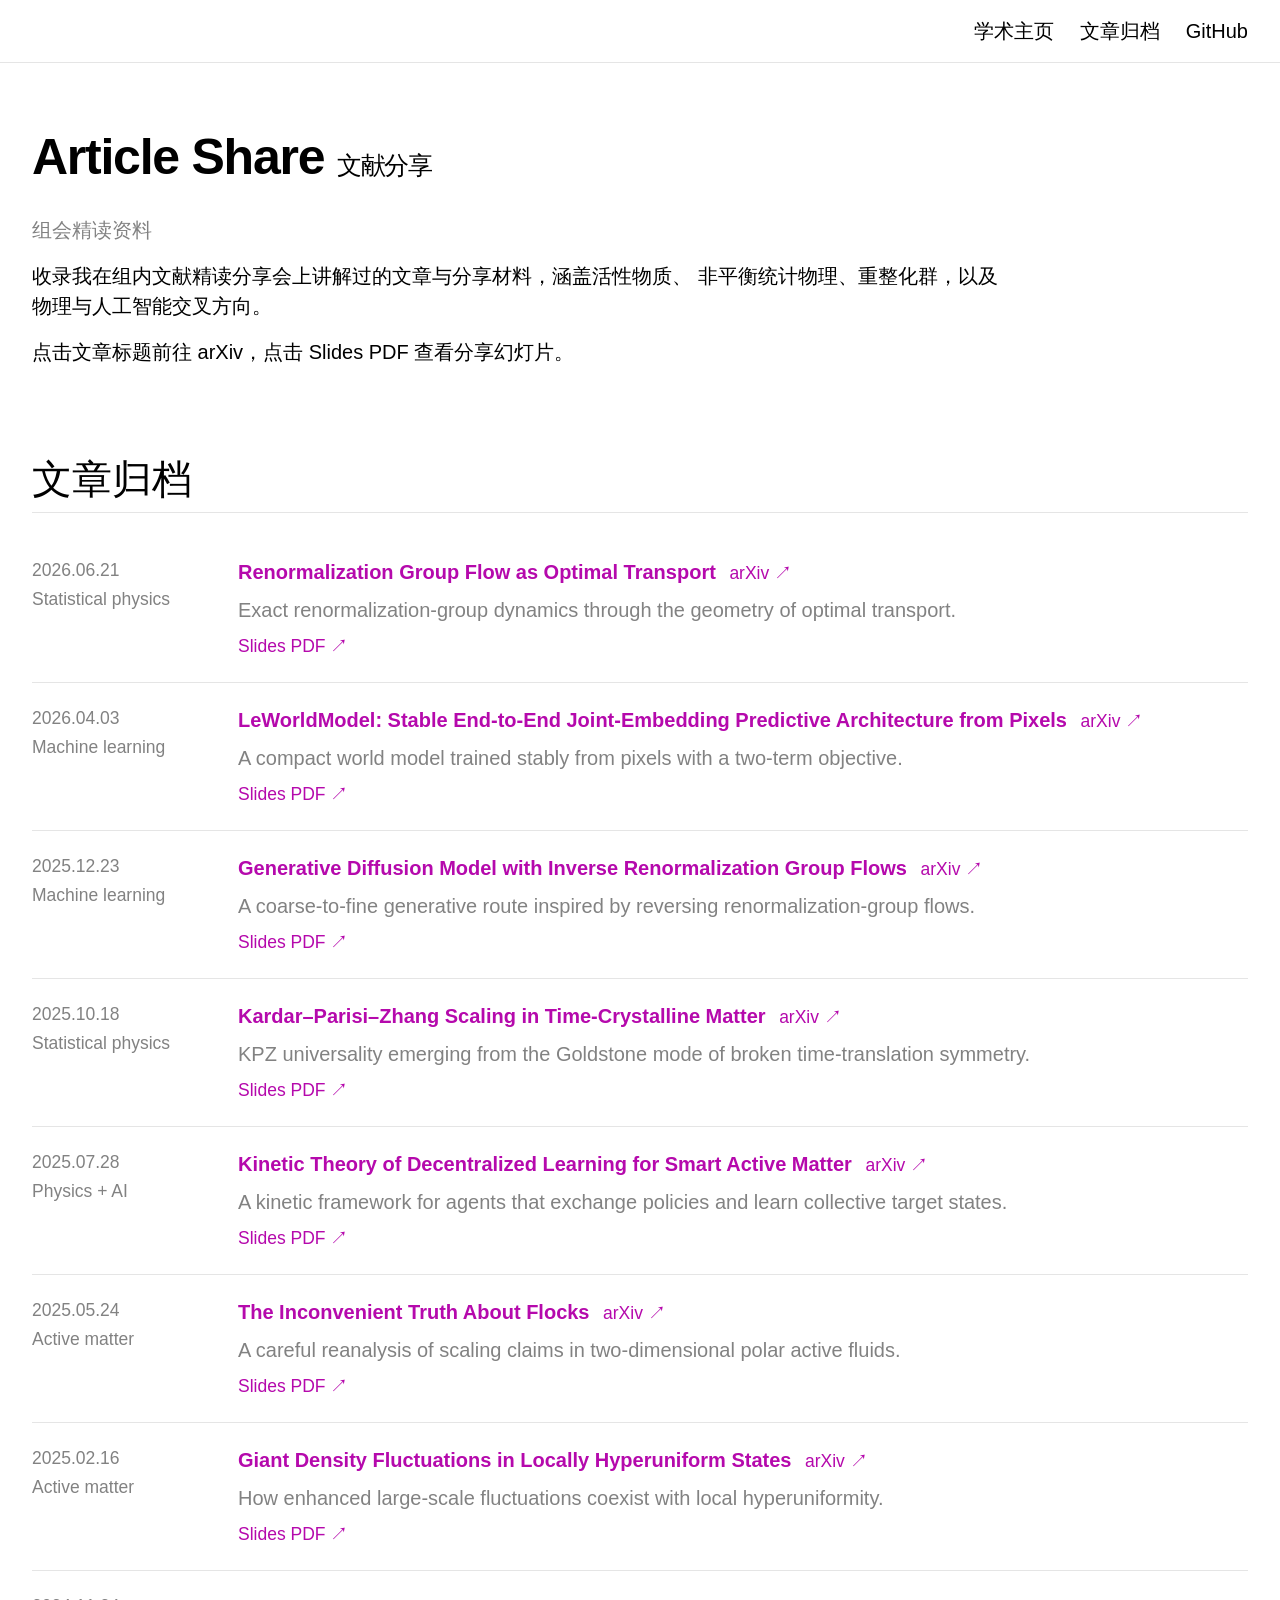
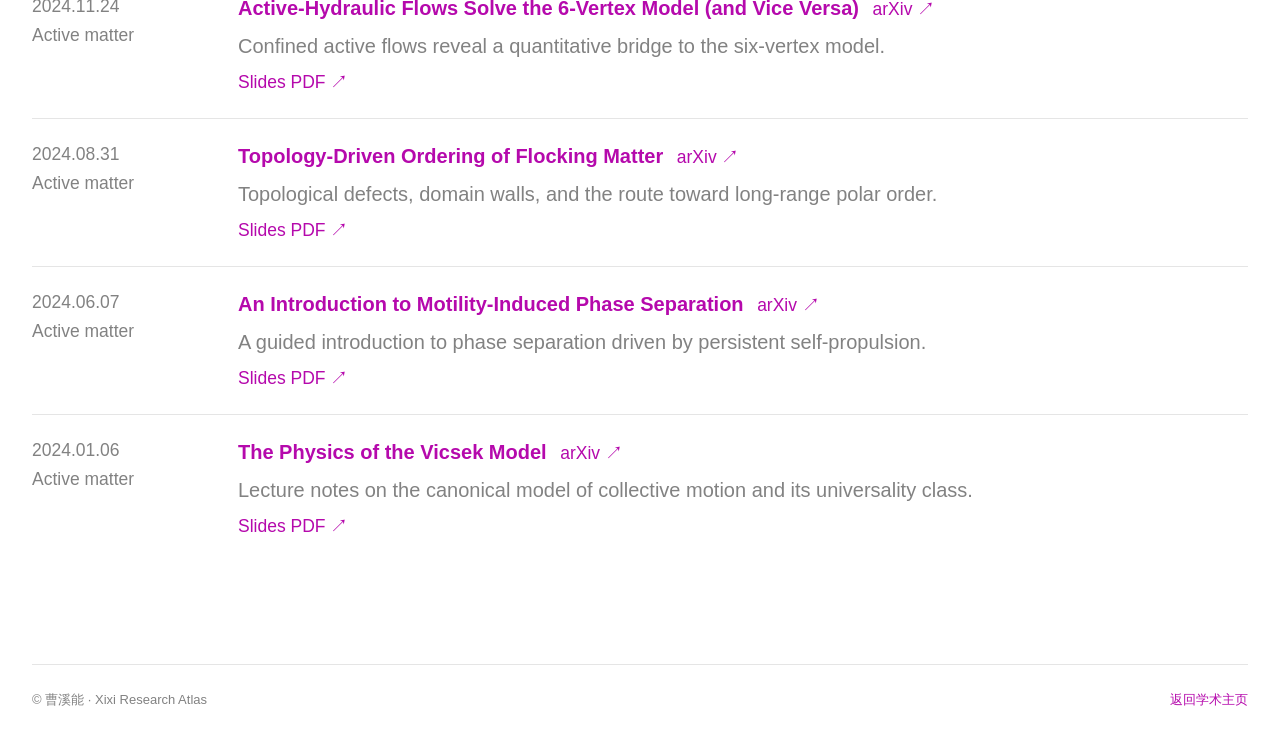
==== index.html @ dcbacced "fix: render article links without JavaScript" ====
<!doctype html>
<html lang="zh-CN">
<head>
    <meta charset="utf-8">
    <meta name="viewport" content="width=device-width, initial-scale=1">
    <title>Article Share · Xixi Research Atlas</title>
    <meta name="description" content="曹溪能的组会文献精读归档：原论文 arXiv 链接与分享幻灯片 PDF。">
    <meta property="og:type" content="website">
    <meta property="og:url" content="https://xixi-cc.github.io/article-share/">
    <meta property="og:title" content="Article Share · Xixi Research Atlas">
    <meta property="og:description" content="组会文献精读归档：原论文 arXiv 链接与分享幻灯片 PDF。">
    <meta property="og:image" content="https://xixi-cc.github.io/article-share/assets/og.png">
    <meta name="twitter:card" content="summary_large_image">
    <meta name="twitter:title" content="Article Share · Xixi Research Atlas">
    <meta name="twitter:description" content="组会文献精读归档：原论文 arXiv 链接与分享幻灯片 PDF。">
    <meta name="twitter:image" content="https://xixi-cc.github.io/article-share/assets/og.png">
    <link rel="canonical" href="https://xixi-cc.github.io/article-share/">
    <link rel="stylesheet" href="styles.css">
</head>
<body>
    <header class="topbar">
        <nav aria-label="主导航">
            <a href="https://xixi-cc.github.io/">学术主页</a>
            <a href="#archive">文章归档</a>
            <a href="https://github.com/xixi-cc/article-share" target="_blank" rel="noreferrer">GitHub</a>
        </nav>
    </header>

    <main>
        <section class="about" aria-labelledby="page-title">
            <h1 id="page-title"><strong>Article Share</strong> <span>文献分享</span></h1>
            <p class="role">组会精读资料</p>
            <p class="intro-copy">
                收录我在组内文献精读分享会上讲解过的文章与分享材料，涵盖活性物质、
                非平衡统计物理、重整化群，以及物理与人工智能交叉方向。
            </p>
            <p>点击文章标题前往 arXiv，点击 Slides PDF 查看分享幻灯片。</p>
        </section>

        <section id="archive" aria-labelledby="archive-title">
            <h2 id="archive-title">文章归档</h2>
            <div class="paper-list">
                <article class="paper-row">
                    <div class="paper-meta"><time datetime="2026-06-21">2026.06.21</time><span>Statistical physics</span></div>
                    <div class="paper-content">
                        <h3><a href="https://arxiv.org/abs/2202.11737" target="_blank" rel="noreferrer">Renormalization Group Flow as Optimal Transport <span class="link-label">arXiv ↗</span></a></h3>
                        <p>Exact renormalization-group dynamics through the geometry of optimal transport.</p>
                        <a class="slides-link" href="Renormalization Group Flow as Optimal Transport/文献分享_20260621_Renormalization Group Flow asOptimal Transport.pdf" target="_blank">Slides PDF ↗</a>
                    </div>
                </article>

                <article class="paper-row">
                    <div class="paper-meta"><time datetime="2026-04-03">2026.04.03</time><span>Machine learning</span></div>
                    <div class="paper-content">
                        <h3><a href="https://arxiv.org/abs/2603.19312" target="_blank" rel="noreferrer">LeWorldModel: Stable End-to-End Joint-Embedding Predictive Architecture from Pixels <span class="link-label">arXiv ↗</span></a></h3>
                        <p>A compact world model trained stably from pixels with a two-term objective.</p>
                        <a class="slides-link" href="LeWorldModel Stable End-to-End Joint-Embedding Predictive Architecture from Pixels/文献汇报_20260403_leaworldmodel.pdf" target="_blank">Slides PDF ↗</a>
                    </div>
                </article>

                <article class="paper-row">
                    <div class="paper-meta"><time datetime="2025-12-23">2025.12.23</time><span>Machine learning</span></div>
                    <div class="paper-content">
                        <h3><a href="https://arxiv.org/abs/2501.09064" target="_blank" rel="noreferrer">Generative Diffusion Model with Inverse Renormalization Group Flows <span class="link-label">arXiv ↗</span></a></h3>
                        <p>A coarse-to-fine generative route inspired by reversing renormalization-group flows.</p>
                        <a class="slides-link" href="Generative Diffusion Model with Inverse Renormalization Group Flows/文献汇报_20251223_Generative diffusion model with inverse renormalization group flows.pdf" target="_blank">Slides PDF ↗</a>
                    </div>
                </article>

                <article class="paper-row">
                    <div class="paper-meta"><time datetime="2025-10-18">2025.10.18</time><span>Statistical physics</span></div>
                    <div class="paper-content">
                        <h3><a href="https://arxiv.org/abs/2412.09677" target="_blank" rel="noreferrer">Kardar–Parisi–Zhang Scaling in Time-Crystalline Matter <span class="link-label">arXiv ↗</span></a></h3>
                        <p>KPZ universality emerging from the Goldstone mode of broken time-translation symmetry.</p>
                        <a class="slides-link" href="Kardar-Parisi-Zhang Scaling in Time-Crystalline Matter/文献分享_20251018_Kardar-Parisi-Zhang Scaling in Time-Crystalline Matter.pdf" target="_blank">Slides PDF ↗</a>
                    </div>
                </article>

                <article class="paper-row">
                    <div class="paper-meta"><time datetime="2025-07-28">2025.07.28</time><span>Physics + AI</span></div>
                    <div class="paper-content">
                        <h3><a href="https://arxiv.org/abs/2501.03948" target="_blank" rel="noreferrer">Kinetic Theory of Decentralized Learning for Smart Active Matter <span class="link-label">arXiv ↗</span></a></h3>
                        <p>A kinetic framework for agents that exchange policies and learn collective target states.</p>
                        <a class="slides-link" href="Kinetic Theory of Decentralized Learning for Smart Active Matter/文献分享_20250728_Kinetic Theory of Decentralized Learning for Smart Active Matter.pdf" target="_blank">Slides PDF ↗</a>
                    </div>
                </article>

                <article class="paper-row">
                    <div class="paper-meta"><time datetime="2025-05-24">2025.05.24</time><span>Active matter</span></div>
                    <div class="paper-content">
                        <h3><a href="https://arxiv.org/abs/2503.17064" target="_blank" rel="noreferrer">The Inconvenient Truth About Flocks <span class="link-label">arXiv ↗</span></a></h3>
                        <p>A careful reanalysis of scaling claims in two-dimensional polar active fluids.</p>
                        <a class="slides-link" href="The Inconvenient Truth About Flocks/文献分享_20250524_inconvenient truth about flocks.pdf" target="_blank">Slides PDF ↗</a>
                    </div>
                </article>

                <article class="paper-row">
                    <div class="paper-meta"><time datetime="2025-02-16">2025.02.16</time><span>Active matter</span></div>
                    <div class="paper-content">
                        <h3><a href="https://arxiv.org/abs/2410.18741" target="_blank" rel="noreferrer">Giant Density Fluctuations in Locally Hyperuniform States <span class="link-label">arXiv ↗</span></a></h3>
                        <p>How enhanced large-scale fluctuations coexist with local hyperuniformity.</p>
                        <a class="slides-link" href="Giant Density Fluctuations in Locally Hyperuniform States/文献分享_20250216_giant density fluctuations in locally hyperuniform.pdf" target="_blank">Slides PDF ↗</a>
                    </div>
                </article>

                <article class="paper-row">
                    <div class="paper-meta"><time datetime="2024-11-24">2024.11.24</time><span>Active matter</span></div>
                    <div class="paper-content">
                        <h3><a href="https://arxiv.org/abs/2410.13377" target="_blank" rel="noreferrer">Active-Hydraulic Flows Solve the 6-Vertex Model (and Vice Versa) <span class="link-label">arXiv ↗</span></a></h3>
                        <p>Confined active flows reveal a quantitative bridge to the six-vertex model.</p>
                        <a class="slides-link" href="Active-Hydraulic Flows Solve the 6-Vertex Model (and Vice Versa)/文献分享_20241124_active hydrauli flows solve the 60vertex models(and vice versa).pdf" target="_blank">Slides PDF ↗</a>
                    </div>
                </article>

                <article class="paper-row">
                    <div class="paper-meta"><time datetime="2024-08-31">2024.08.31</time><span>Active matter</span></div>
                    <div class="paper-content">
                        <h3><a href="https://arxiv.org/abs/2103.03861" target="_blank" rel="noreferrer">Topology-Driven Ordering of Flocking Matter <span class="link-label">arXiv ↗</span></a></h3>
                        <p>Topological defects, domain walls, and the route toward long-range polar order.</p>
                        <a class="slides-link" href="Topology-Driven Ordering of Flocking Matter/文献汇报_20240831_Topology-Driven Ordering of Flocking Matter.pdf" target="_blank">Slides PDF ↗</a>
                    </div>
                </article>

                <article class="paper-row">
                    <div class="paper-meta"><time datetime="2024-06-07">2024.06.07</time><span>Active matter</span></div>
                    <div class="paper-content">
                        <h3><a href="https://arxiv.org/abs/2112.03979" target="_blank" rel="noreferrer">An Introduction to Motility-Induced Phase Separation <span class="link-label">arXiv ↗</span></a></h3>
                        <p>A guided introduction to phase separation driven by persistent self-propulsion.</p>
                        <a class="slides-link" href="An Introduction to Motility-Induced Phase Separation/文献分享_20240607_An Introduction to MIPS.pdf" target="_blank">Slides PDF ↗</a>
                    </div>
                </article>

                <article class="paper-row">
                    <div class="paper-meta"><time datetime="2024-01-06">2024.01.06</time><span>Active matter</span></div>
                    <div class="paper-content">
                        <h3><a href="https://arxiv.org/abs/1511.01451" target="_blank" rel="noreferrer">The Physics of the Vicsek Model <span class="link-label">arXiv ↗</span></a></h3>
                        <p>Lecture notes on the canonical model of collective motion and its universality class.</p>
                        <a class="slides-link" href="The Physics of the Vicsek Model/文献分享_20240106_the physics of vicsek model.pdf" target="_blank">Slides PDF ↗</a>
                    </div>
                </article>
            </div>
        </section>
    </main>

    <footer>
        <span>© 曹溪能 · Xixi Research Atlas</span>
        <a href="https://xixi-cc.github.io/">返回学术主页</a>
    </footer>
</body>
</html>
---- styles.css ----
:root {
    --text: #000;
    --muted: #828282;
    --line: rgba(0, 0, 0, .1);
    --accent: #b509ac;
    --background: #fff;
}

* { box-sizing: border-box; }
html { font-size: 20px; scroll-behavior: smooth; scroll-padding-top: 88px; }

body {
    margin: 0;
    color: var(--text);
    background: var(--background);
    font-family: -apple-system, BlinkMacSystemFont, "Segoe UI", Roboto, "Helvetica Neue", Arial, "Microsoft YaHei", sans-serif;
    font-size: 1rem;
    font-weight: 400;
    line-height: 1.5;
}

a { color: var(--accent); text-decoration: none; }
a:hover { text-decoration: underline; text-underline-offset: 3px; }
a:focus-visible { outline: 2px solid var(--accent); outline-offset: 4px; }

.topbar {
    position: sticky;
    top: 0;
    z-index: 10;
    border-bottom: 1px solid var(--line);
    background: rgba(255, 255, 255, .96);
}

.topbar nav {
    display: flex;
    justify-content: flex-end;
    gap: 26px;
    width: min(1400px, calc(100% - 64px));
    margin: 0 auto;
    padding: 16px 0;
    font-size: 1rem;
}

.topbar a { color: var(--text); }

main,
footer {
    width: min(1400px, calc(100% - 64px));
    margin-inline: auto;
}

main { padding: 64px 0 72px; }
section { padding: 30px 0; }
section + section { margin-top: 10px; }

.about {
    min-height: 280px;
    padding-top: 0;
}

.intro-copy,
.about p { max-width: 980px; }
.role { color: var(--muted); }

h1 {
    margin: 0 0 28px;
    font-size: 2.5rem;
    font-weight: 400;
    line-height: 1.2;
    letter-spacing: -.025em;
}

h1 strong { font-weight: 700; }
h1 span { font-size: .5em; font-weight: 400; white-space: nowrap; }

h2 {
    margin: 0 0 22px;
    padding-bottom: 7px;
    border-bottom: 1px solid var(--line);
    font-size: 2rem;
    font-weight: 500;
    line-height: 1.3;
}

h3 {
    margin: 0 0 6px;
    font-size: 1rem;
    font-weight: 700;
}

.link-label {
    margin-left: 8px;
    font-size: .875rem;
    font-weight: 400;
    white-space: nowrap;
}

p { margin: 0 0 16px; }

.paper-row {
    display: grid;
    grid-template-columns: 180px minmax(0, 1fr);
    gap: 26px;
    padding: 22px 0;
}

.paper-row + .paper-row { border-top: 1px solid var(--line); }

.paper-meta {
    color: var(--muted);
    font-size: .875rem;
}

.paper-meta span,
.paper-meta time { display: block; }
.paper-meta span { margin-top: 3px; }

.paper-content > p {
    max-width: 900px;
    margin: 8px 0 0;
    color: var(--muted);
}

.slides-link {
    display: inline-block;
    margin-top: 8px;
    font-size: .875rem;
}

footer {
    display: flex;
    justify-content: space-between;
    gap: 24px;
    padding: 25px 0 40px;
    border-top: 1px solid var(--line);
    color: var(--muted);
    font-size: 13px;
}

@media (max-width: 620px) {
    html { font-size: 16px; }

    .topbar nav {
        justify-content: flex-start;
        gap: 18px;
        overflow-x: auto;
    }

    main,
    footer,
    .topbar nav { width: min(100% - 32px, 1400px); }
    main { padding-top: 46px; }
    .about { min-height: 240px; }

    .paper-row {
        grid-template-columns: 1fr;
        gap: 6px;
    }

    footer { flex-direction: column; gap: 4px; }
}

@media (prefers-reduced-motion: reduce) {
    html { scroll-behavior: auto; }
}
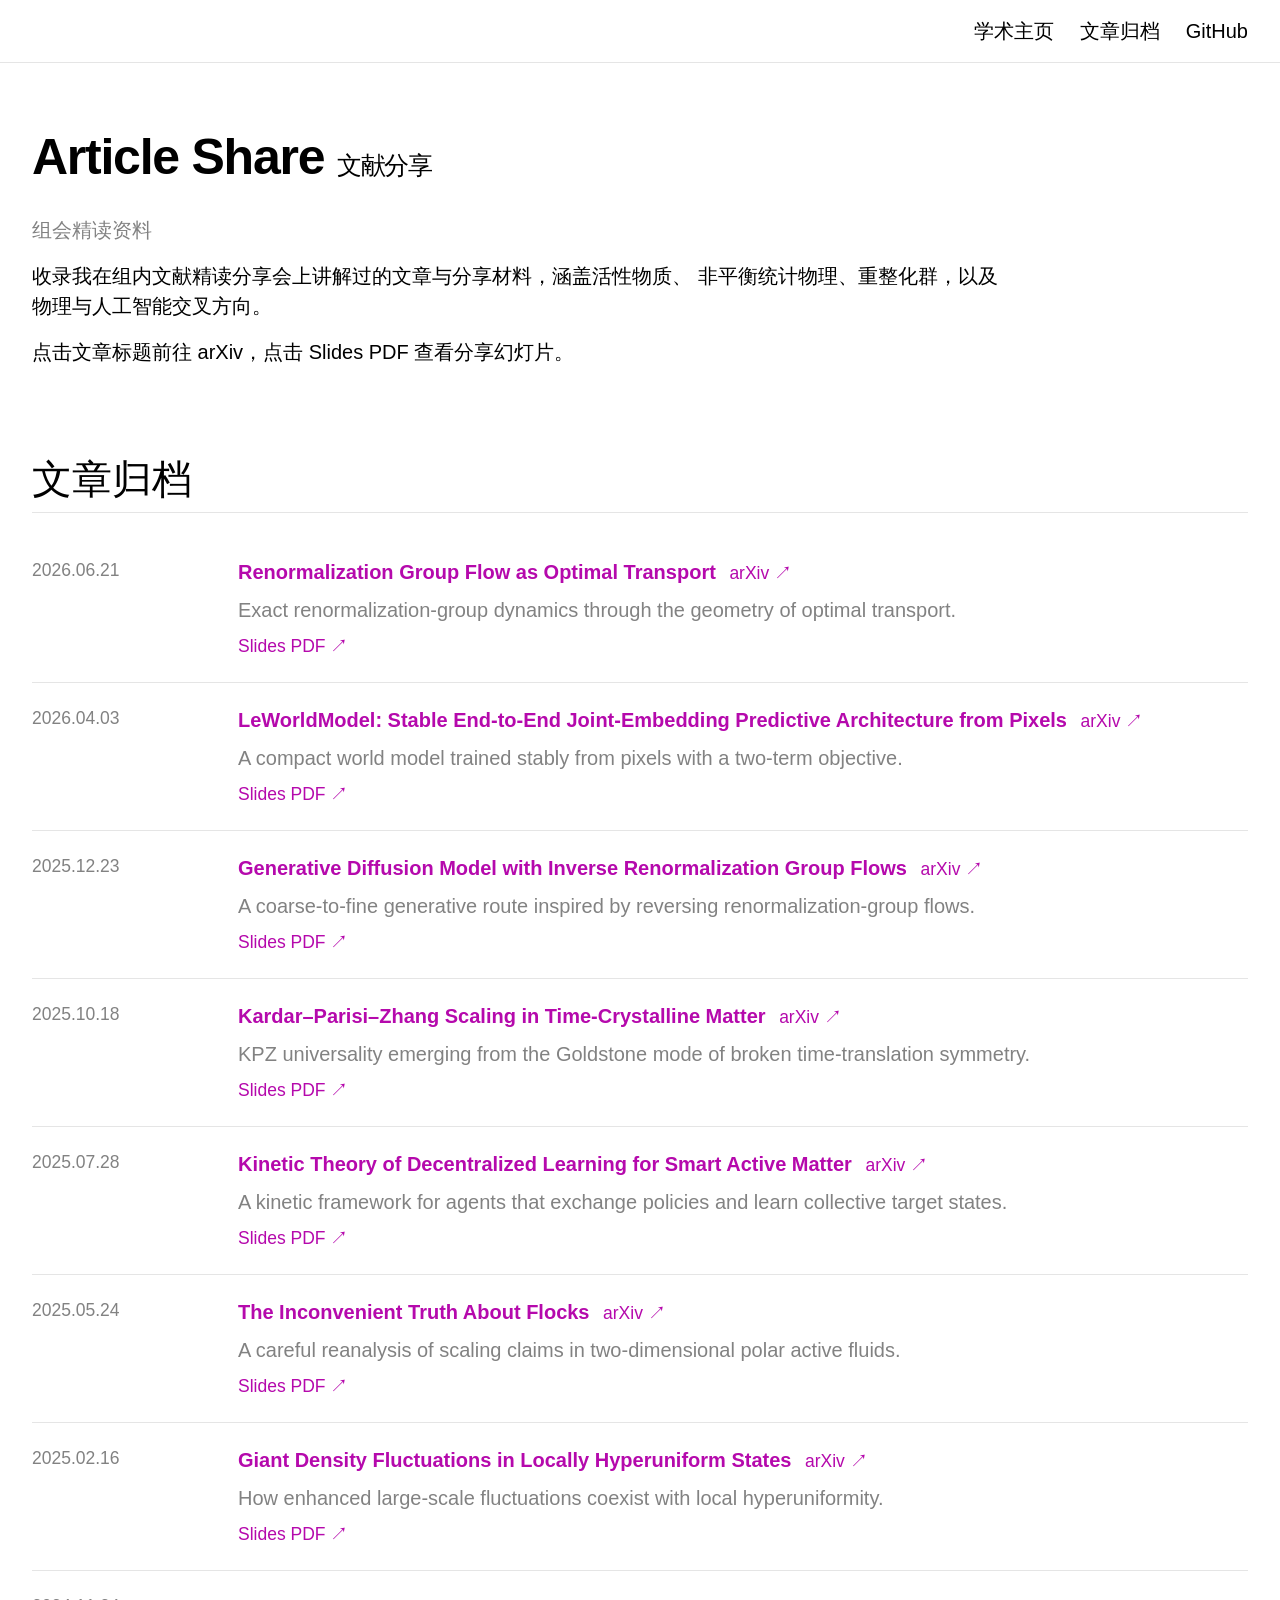
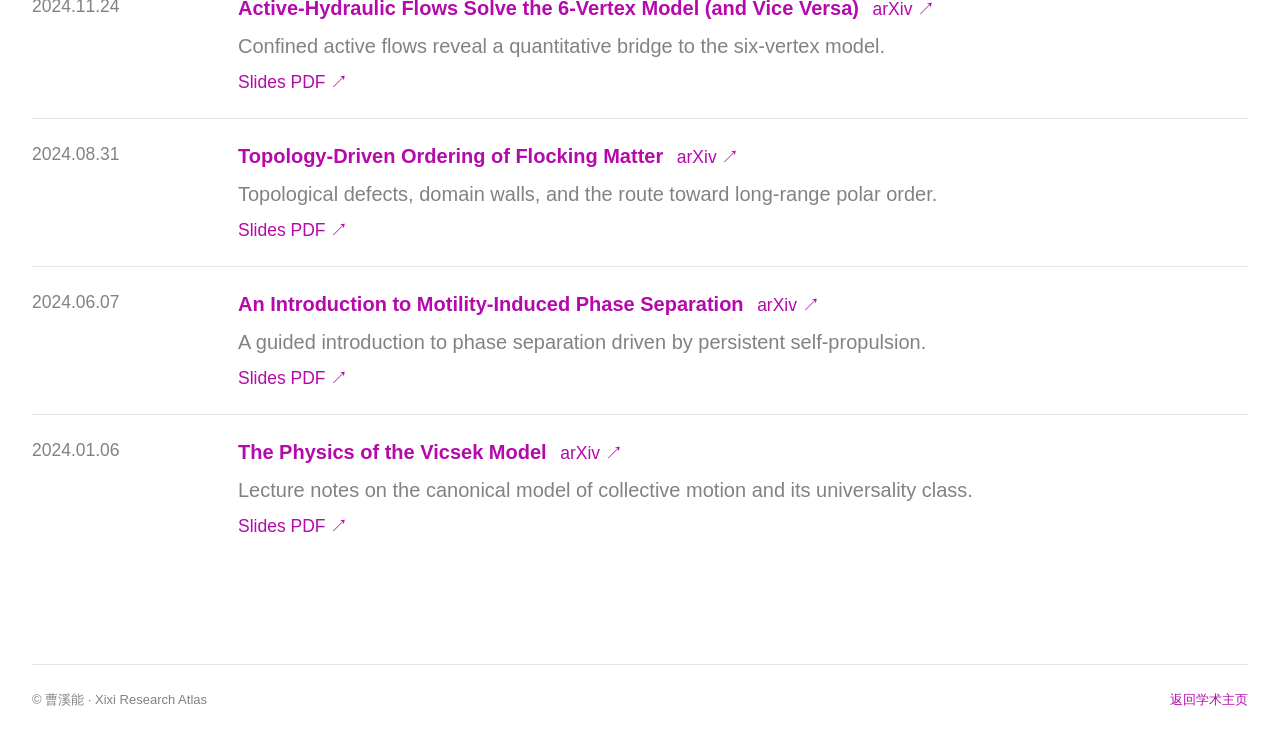
==== commit 3cba092f: "style: remove paper topic labels" ====
--- a/index.html
+++ b/index.html
@@ -41,7 +41,7 @@
             <h2 id="archive-title">文章归档</h2>
             <div class="paper-list">
                 <article class="paper-row">
-                    <div class="paper-meta"><time datetime="2026-06-21">2026.06.21</time><span>Statistical physics</span></div>
+                    <div class="paper-meta"><time datetime="2026-06-21">2026.06.21</time></div>
                     <div class="paper-content">
                         <h3><a href="https://arxiv.org/abs/2202.11737" target="_blank" rel="noreferrer">Renormalization Group Flow as Optimal Transport <span class="link-label">arXiv ↗</span></a></h3>
                         <p>Exact renormalization-group dynamics through the geometry of optimal transport.</p>
@@ -50,7 +50,7 @@
                 </article>
 
                 <article class="paper-row">
-                    <div class="paper-meta"><time datetime="2026-04-03">2026.04.03</time><span>Machine learning</span></div>
+                    <div class="paper-meta"><time datetime="2026-04-03">2026.04.03</time></div>
                     <div class="paper-content">
                         <h3><a href="https://arxiv.org/abs/2603.19312" target="_blank" rel="noreferrer">LeWorldModel: Stable End-to-End Joint-Embedding Predictive Architecture from Pixels <span class="link-label">arXiv ↗</span></a></h3>
                         <p>A compact world model trained stably from pixels with a two-term objective.</p>
@@ -59,7 +59,7 @@
                 </article>
 
                 <article class="paper-row">
-                    <div class="paper-meta"><time datetime="2025-12-23">2025.12.23</time><span>Machine learning</span></div>
+                    <div class="paper-meta"><time datetime="2025-12-23">2025.12.23</time></div>
                     <div class="paper-content">
                         <h3><a href="https://arxiv.org/abs/2501.09064" target="_blank" rel="noreferrer">Generative Diffusion Model with Inverse Renormalization Group Flows <span class="link-label">arXiv ↗</span></a></h3>
                         <p>A coarse-to-fine generative route inspired by reversing renormalization-group flows.</p>
@@ -68,7 +68,7 @@
                 </article>
 
                 <article class="paper-row">
-                    <div class="paper-meta"><time datetime="2025-10-18">2025.10.18</time><span>Statistical physics</span></div>
+                    <div class="paper-meta"><time datetime="2025-10-18">2025.10.18</time></div>
                     <div class="paper-content">
                         <h3><a href="https://arxiv.org/abs/2412.09677" target="_blank" rel="noreferrer">Kardar–Parisi–Zhang Scaling in Time-Crystalline Matter <span class="link-label">arXiv ↗</span></a></h3>
                         <p>KPZ universality emerging from the Goldstone mode of broken time-translation symmetry.</p>
@@ -77,7 +77,7 @@
                 </article>
 
                 <article class="paper-row">
-                    <div class="paper-meta"><time datetime="2025-07-28">2025.07.28</time><span>Physics + AI</span></div>
+                    <div class="paper-meta"><time datetime="2025-07-28">2025.07.28</time></div>
                     <div class="paper-content">
                         <h3><a href="https://arxiv.org/abs/2501.03948" target="_blank" rel="noreferrer">Kinetic Theory of Decentralized Learning for Smart Active Matter <span class="link-label">arXiv ↗</span></a></h3>
                         <p>A kinetic framework for agents that exchange policies and learn collective target states.</p>
@@ -86,7 +86,7 @@
                 </article>
 
                 <article class="paper-row">
-                    <div class="paper-meta"><time datetime="2025-05-24">2025.05.24</time><span>Active matter</span></div>
+                    <div class="paper-meta"><time datetime="2025-05-24">2025.05.24</time></div>
                     <div class="paper-content">
                         <h3><a href="https://arxiv.org/abs/2503.17064" target="_blank" rel="noreferrer">The Inconvenient Truth About Flocks <span class="link-label">arXiv ↗</span></a></h3>
                         <p>A careful reanalysis of scaling claims in two-dimensional polar active fluids.</p>
@@ -95,7 +95,7 @@
                 </article>
 
                 <article class="paper-row">
-                    <div class="paper-meta"><time datetime="2025-02-16">2025.02.16</time><span>Active matter</span></div>
+                    <div class="paper-meta"><time datetime="2025-02-16">2025.02.16</time></div>
                     <div class="paper-content">
                         <h3><a href="https://arxiv.org/abs/2410.18741" target="_blank" rel="noreferrer">Giant Density Fluctuations in Locally Hyperuniform States <span class="link-label">arXiv ↗</span></a></h3>
                         <p>How enhanced large-scale fluctuations coexist with local hyperuniformity.</p>
@@ -104,7 +104,7 @@
                 </article>
 
                 <article class="paper-row">
-                    <div class="paper-meta"><time datetime="2024-11-24">2024.11.24</time><span>Active matter</span></div>
+                    <div class="paper-meta"><time datetime="2024-11-24">2024.11.24</time></div>
                     <div class="paper-content">
                         <h3><a href="https://arxiv.org/abs/2410.13377" target="_blank" rel="noreferrer">Active-Hydraulic Flows Solve the 6-Vertex Model (and Vice Versa) <span class="link-label">arXiv ↗</span></a></h3>
                         <p>Confined active flows reveal a quantitative bridge to the six-vertex model.</p>
@@ -113,7 +113,7 @@
                 </article>
 
                 <article class="paper-row">
-                    <div class="paper-meta"><time datetime="2024-08-31">2024.08.31</time><span>Active matter</span></div>
+                    <div class="paper-meta"><time datetime="2024-08-31">2024.08.31</time></div>
                     <div class="paper-content">
                         <h3><a href="https://arxiv.org/abs/2103.03861" target="_blank" rel="noreferrer">Topology-Driven Ordering of Flocking Matter <span class="link-label">arXiv ↗</span></a></h3>
                         <p>Topological defects, domain walls, and the route toward long-range polar order.</p>
@@ -122,7 +122,7 @@
                 </article>
 
                 <article class="paper-row">
-                    <div class="paper-meta"><time datetime="2024-06-07">2024.06.07</time><span>Active matter</span></div>
+                    <div class="paper-meta"><time datetime="2024-06-07">2024.06.07</time></div>
                     <div class="paper-content">
                         <h3><a href="https://arxiv.org/abs/2112.03979" target="_blank" rel="noreferrer">An Introduction to Motility-Induced Phase Separation <span class="link-label">arXiv ↗</span></a></h3>
                         <p>A guided introduction to phase separation driven by persistent self-propulsion.</p>
@@ -131,7 +131,7 @@
                 </article>
 
                 <article class="paper-row">
-                    <div class="paper-meta"><time datetime="2024-01-06">2024.01.06</time><span>Active matter</span></div>
+                    <div class="paper-meta"><time datetime="2024-01-06">2024.01.06</time></div>
                     <div class="paper-content">
                         <h3><a href="https://arxiv.org/abs/1511.01451" target="_blank" rel="noreferrer">The Physics of the Vicsek Model <span class="link-label">arXiv ↗</span></a></h3>
                         <p>Lecture notes on the canonical model of collective motion and its universality class.</p>
--- a/styles.css
+++ b/styles.css
@@ -111,9 +111,7 @@
     font-size: .875rem;
 }
 
-.paper-meta span,
 .paper-meta time { display: block; }
-.paper-meta span { margin-top: 3px; }
 
 .paper-content > p {
     max-width: 900px;
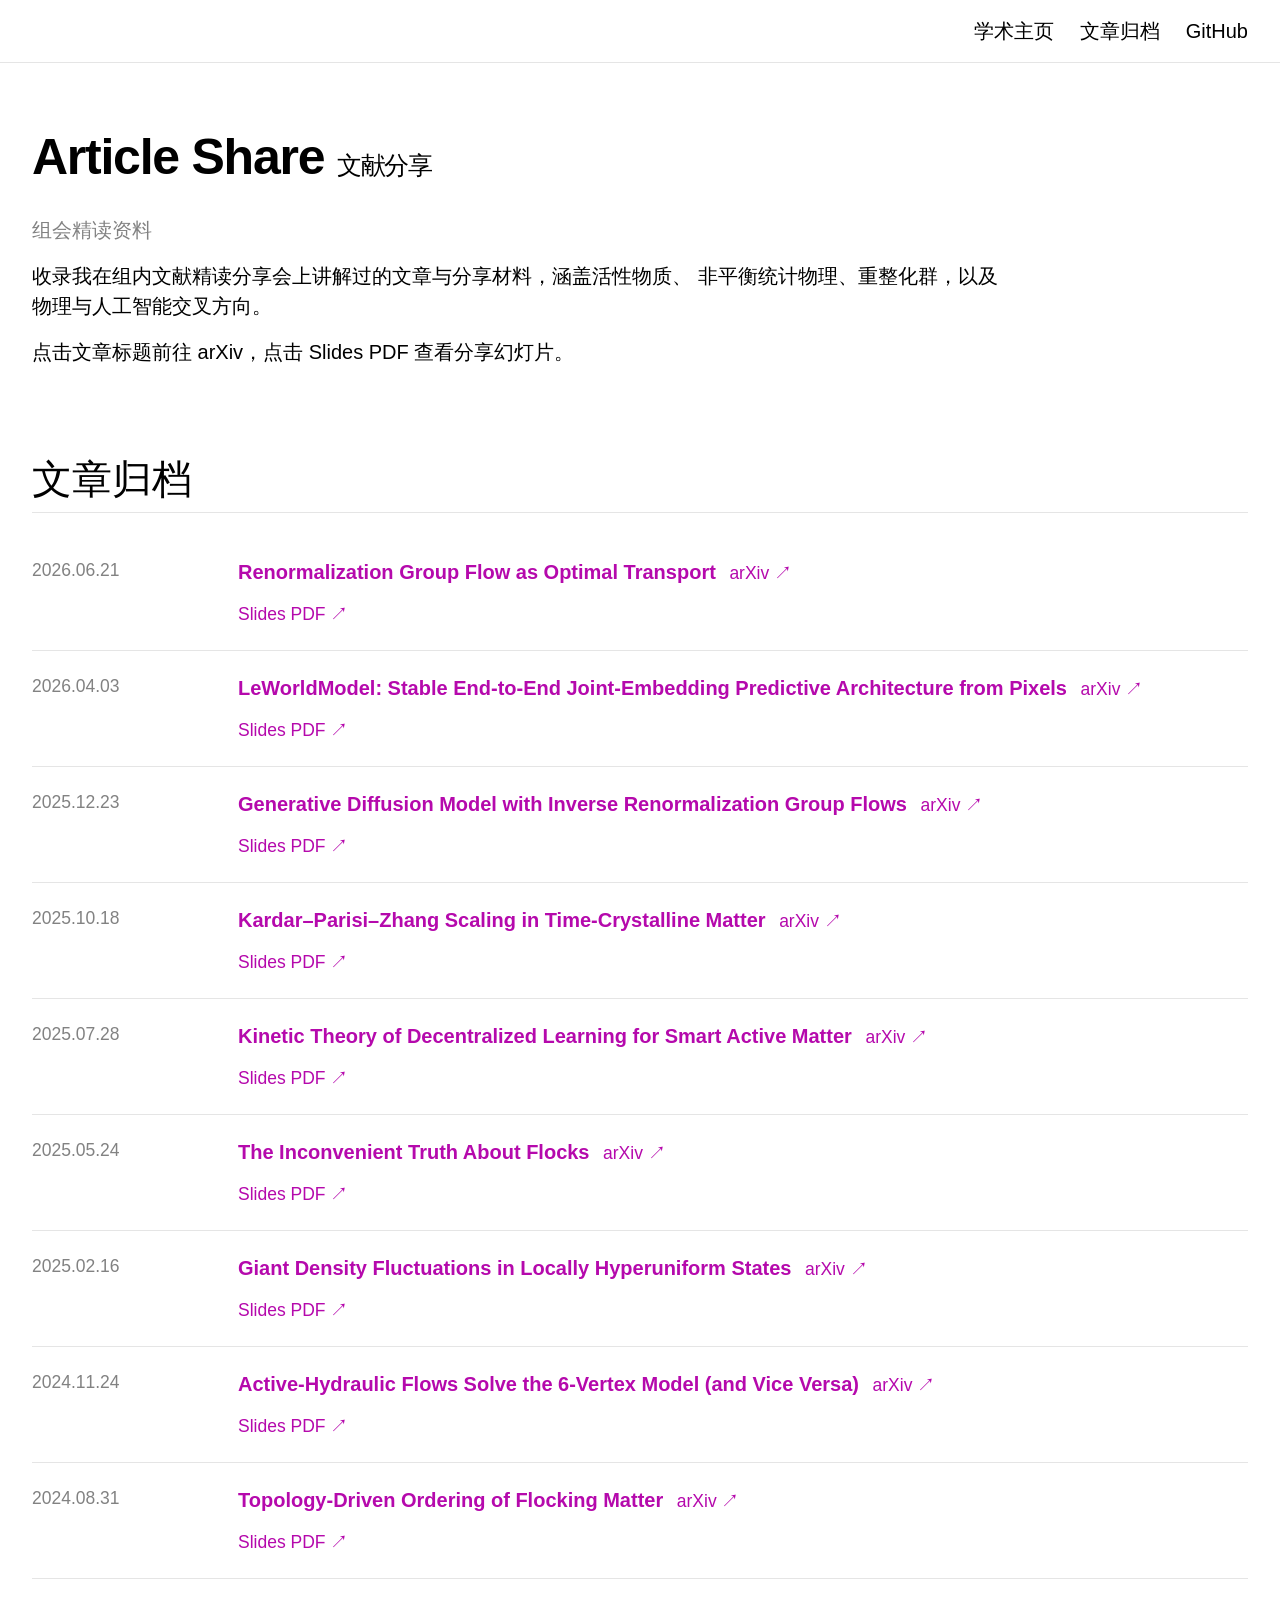
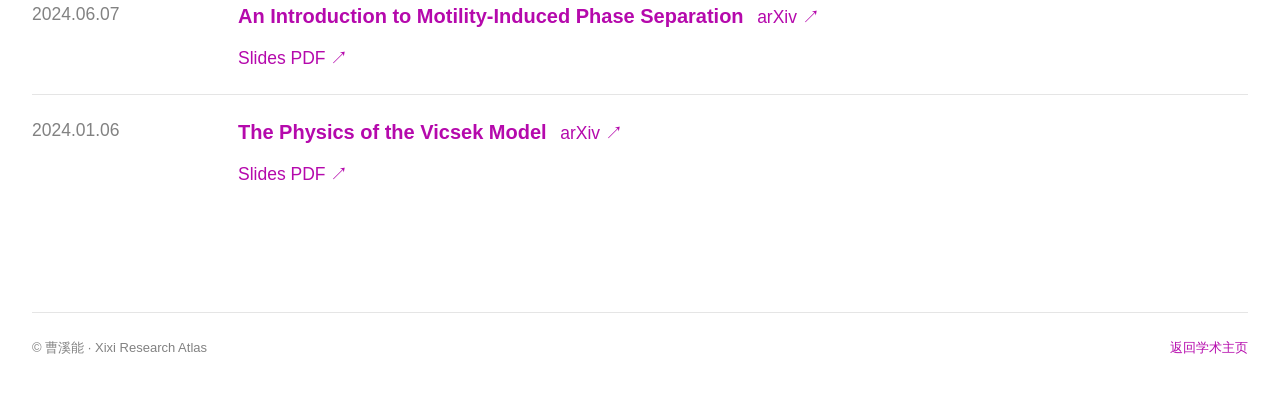
==== commit 12471d63: "style: remove paper descriptions" ====
--- a/index.html
+++ b/index.html
@@ -44,7 +44,6 @@
                     <div class="paper-meta"><time datetime="2026-06-21">2026.06.21</time></div>
                     <div class="paper-content">
                         <h3><a href="https://arxiv.org/abs/2202.11737" target="_blank" rel="noreferrer">Renormalization Group Flow as Optimal Transport <span class="link-label">arXiv ↗</span></a></h3>
-                        <p>Exact renormalization-group dynamics through the geometry of optimal transport.</p>
                         <a class="slides-link" href="Renormalization Group Flow as Optimal Transport/文献分享_20260621_Renormalization Group Flow asOptimal Transport.pdf" target="_blank">Slides PDF ↗</a>
                     </div>
                 </article>
@@ -53,7 +52,6 @@
                     <div class="paper-meta"><time datetime="2026-04-03">2026.04.03</time></div>
                     <div class="paper-content">
                         <h3><a href="https://arxiv.org/abs/2603.19312" target="_blank" rel="noreferrer">LeWorldModel: Stable End-to-End Joint-Embedding Predictive Architecture from Pixels <span class="link-label">arXiv ↗</span></a></h3>
-                        <p>A compact world model trained stably from pixels with a two-term objective.</p>
                         <a class="slides-link" href="LeWorldModel Stable End-to-End Joint-Embedding Predictive Architecture from Pixels/文献汇报_20260403_leaworldmodel.pdf" target="_blank">Slides PDF ↗</a>
                     </div>
                 </article>
@@ -62,7 +60,6 @@
                     <div class="paper-meta"><time datetime="2025-12-23">2025.12.23</time></div>
                     <div class="paper-content">
                         <h3><a href="https://arxiv.org/abs/2501.09064" target="_blank" rel="noreferrer">Generative Diffusion Model with Inverse Renormalization Group Flows <span class="link-label">arXiv ↗</span></a></h3>
-                        <p>A coarse-to-fine generative route inspired by reversing renormalization-group flows.</p>
                         <a class="slides-link" href="Generative Diffusion Model with Inverse Renormalization Group Flows/文献汇报_20251223_Generative diffusion model with inverse renormalization group flows.pdf" target="_blank">Slides PDF ↗</a>
                     </div>
                 </article>
@@ -71,7 +68,6 @@
                     <div class="paper-meta"><time datetime="2025-10-18">2025.10.18</time></div>
                     <div class="paper-content">
                         <h3><a href="https://arxiv.org/abs/2412.09677" target="_blank" rel="noreferrer">Kardar–Parisi–Zhang Scaling in Time-Crystalline Matter <span class="link-label">arXiv ↗</span></a></h3>
-                        <p>KPZ universality emerging from the Goldstone mode of broken time-translation symmetry.</p>
                         <a class="slides-link" href="Kardar-Parisi-Zhang Scaling in Time-Crystalline Matter/文献分享_20251018_Kardar-Parisi-Zhang Scaling in Time-Crystalline Matter.pdf" target="_blank">Slides PDF ↗</a>
                     </div>
                 </article>
@@ -80,7 +76,6 @@
                     <div class="paper-meta"><time datetime="2025-07-28">2025.07.28</time></div>
                     <div class="paper-content">
                         <h3><a href="https://arxiv.org/abs/2501.03948" target="_blank" rel="noreferrer">Kinetic Theory of Decentralized Learning for Smart Active Matter <span class="link-label">arXiv ↗</span></a></h3>
-                        <p>A kinetic framework for agents that exchange policies and learn collective target states.</p>
                         <a class="slides-link" href="Kinetic Theory of Decentralized Learning for Smart Active Matter/文献分享_20250728_Kinetic Theory of Decentralized Learning for Smart Active Matter.pdf" target="_blank">Slides PDF ↗</a>
                     </div>
                 </article>
@@ -89,7 +84,6 @@
                     <div class="paper-meta"><time datetime="2025-05-24">2025.05.24</time></div>
                     <div class="paper-content">
                         <h3><a href="https://arxiv.org/abs/2503.17064" target="_blank" rel="noreferrer">The Inconvenient Truth About Flocks <span class="link-label">arXiv ↗</span></a></h3>
-                        <p>A careful reanalysis of scaling claims in two-dimensional polar active fluids.</p>
                         <a class="slides-link" href="The Inconvenient Truth About Flocks/文献分享_20250524_inconvenient truth about flocks.pdf" target="_blank">Slides PDF ↗</a>
                     </div>
                 </article>
@@ -98,7 +92,6 @@
                     <div class="paper-meta"><time datetime="2025-02-16">2025.02.16</time></div>
                     <div class="paper-content">
                         <h3><a href="https://arxiv.org/abs/2410.18741" target="_blank" rel="noreferrer">Giant Density Fluctuations in Locally Hyperuniform States <span class="link-label">arXiv ↗</span></a></h3>
-                        <p>How enhanced large-scale fluctuations coexist with local hyperuniformity.</p>
                         <a class="slides-link" href="Giant Density Fluctuations in Locally Hyperuniform States/文献分享_20250216_giant density fluctuations in locally hyperuniform.pdf" target="_blank">Slides PDF ↗</a>
                     </div>
                 </article>
@@ -107,7 +100,6 @@
                     <div class="paper-meta"><time datetime="2024-11-24">2024.11.24</time></div>
                     <div class="paper-content">
                         <h3><a href="https://arxiv.org/abs/2410.13377" target="_blank" rel="noreferrer">Active-Hydraulic Flows Solve the 6-Vertex Model (and Vice Versa) <span class="link-label">arXiv ↗</span></a></h3>
-                        <p>Confined active flows reveal a quantitative bridge to the six-vertex model.</p>
                         <a class="slides-link" href="Active-Hydraulic Flows Solve the 6-Vertex Model (and Vice Versa)/文献分享_20241124_active hydrauli flows solve the 60vertex models(and vice versa).pdf" target="_blank">Slides PDF ↗</a>
                     </div>
                 </article>
@@ -116,7 +108,6 @@
                     <div class="paper-meta"><time datetime="2024-08-31">2024.08.31</time></div>
                     <div class="paper-content">
                         <h3><a href="https://arxiv.org/abs/2103.03861" target="_blank" rel="noreferrer">Topology-Driven Ordering of Flocking Matter <span class="link-label">arXiv ↗</span></a></h3>
-                        <p>Topological defects, domain walls, and the route toward long-range polar order.</p>
                         <a class="slides-link" href="Topology-Driven Ordering of Flocking Matter/文献汇报_20240831_Topology-Driven Ordering of Flocking Matter.pdf" target="_blank">Slides PDF ↗</a>
                     </div>
                 </article>
@@ -125,7 +116,6 @@
                     <div class="paper-meta"><time datetime="2024-06-07">2024.06.07</time></div>
                     <div class="paper-content">
                         <h3><a href="https://arxiv.org/abs/2112.03979" target="_blank" rel="noreferrer">An Introduction to Motility-Induced Phase Separation <span class="link-label">arXiv ↗</span></a></h3>
-                        <p>A guided introduction to phase separation driven by persistent self-propulsion.</p>
                         <a class="slides-link" href="An Introduction to Motility-Induced Phase Separation/文献分享_20240607_An Introduction to MIPS.pdf" target="_blank">Slides PDF ↗</a>
                     </div>
                 </article>
@@ -134,7 +124,6 @@
                     <div class="paper-meta"><time datetime="2024-01-06">2024.01.06</time></div>
                     <div class="paper-content">
                         <h3><a href="https://arxiv.org/abs/1511.01451" target="_blank" rel="noreferrer">The Physics of the Vicsek Model <span class="link-label">arXiv ↗</span></a></h3>
-                        <p>Lecture notes on the canonical model of collective motion and its universality class.</p>
                         <a class="slides-link" href="The Physics of the Vicsek Model/文献分享_20240106_the physics of vicsek model.pdf" target="_blank">Slides PDF ↗</a>
                     </div>
                 </article>
--- a/styles.css
+++ b/styles.css
@@ -113,12 +113,6 @@
 
 .paper-meta time { display: block; }
 
-.paper-content > p {
-    max-width: 900px;
-    margin: 8px 0 0;
-    color: var(--muted);
-}
-
 .slides-link {
     display: inline-block;
     margin-top: 8px;
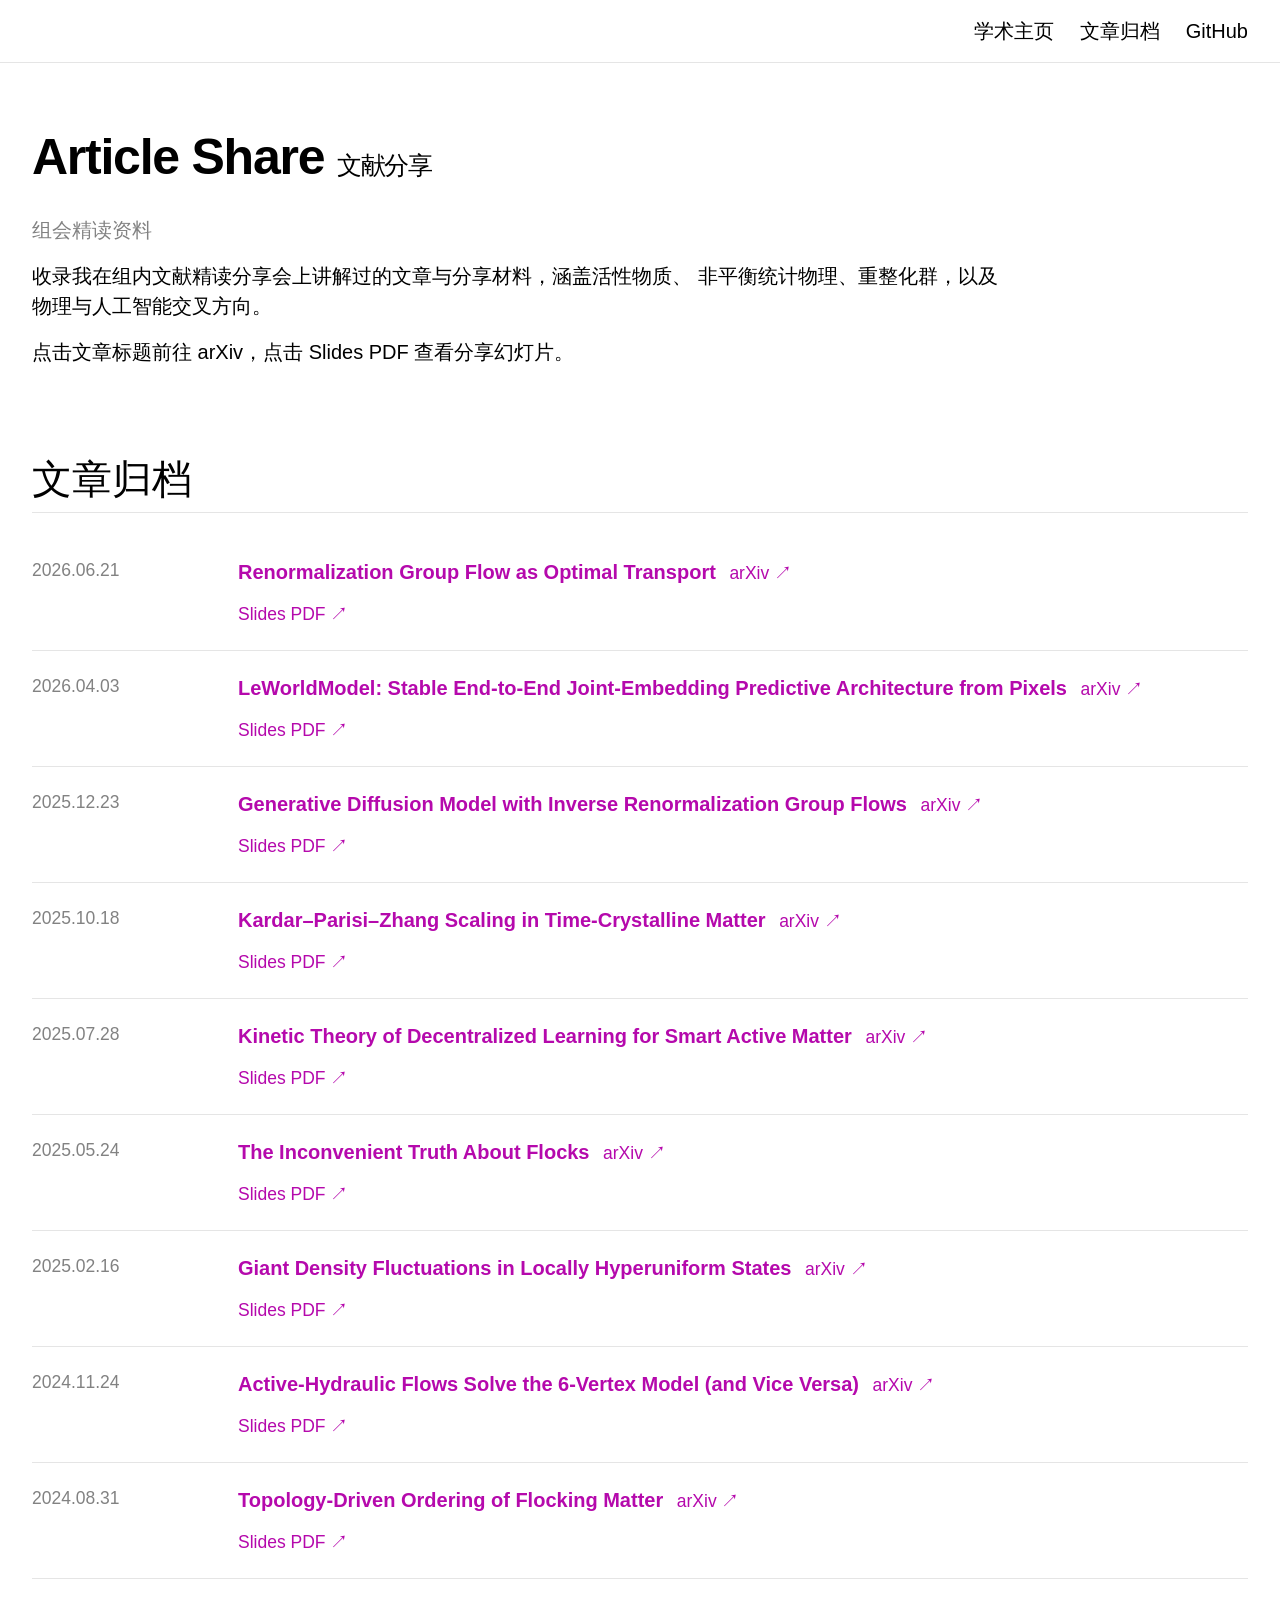
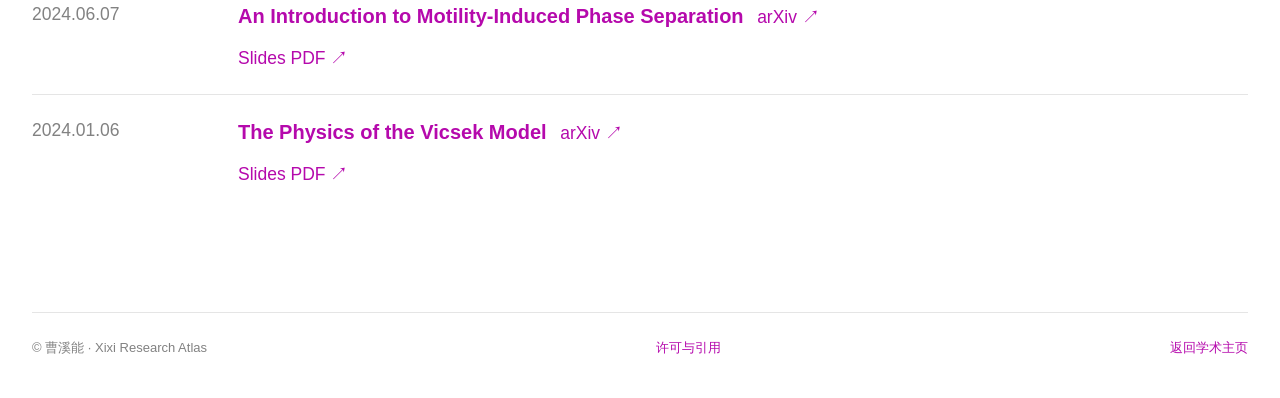
==== commit 7d1a5aa3: "docs: define slide license and citation" ====
--- a/index.html
+++ b/index.html
@@ -133,6 +133,7 @@
 
     <footer>
         <span>© 曹溪能 · Xixi Research Atlas</span>
+        <a href="rights.html">许可与引用</a>
         <a href="https://xixi-cc.github.io/">返回学术主页</a>
     </footer>
 </body>
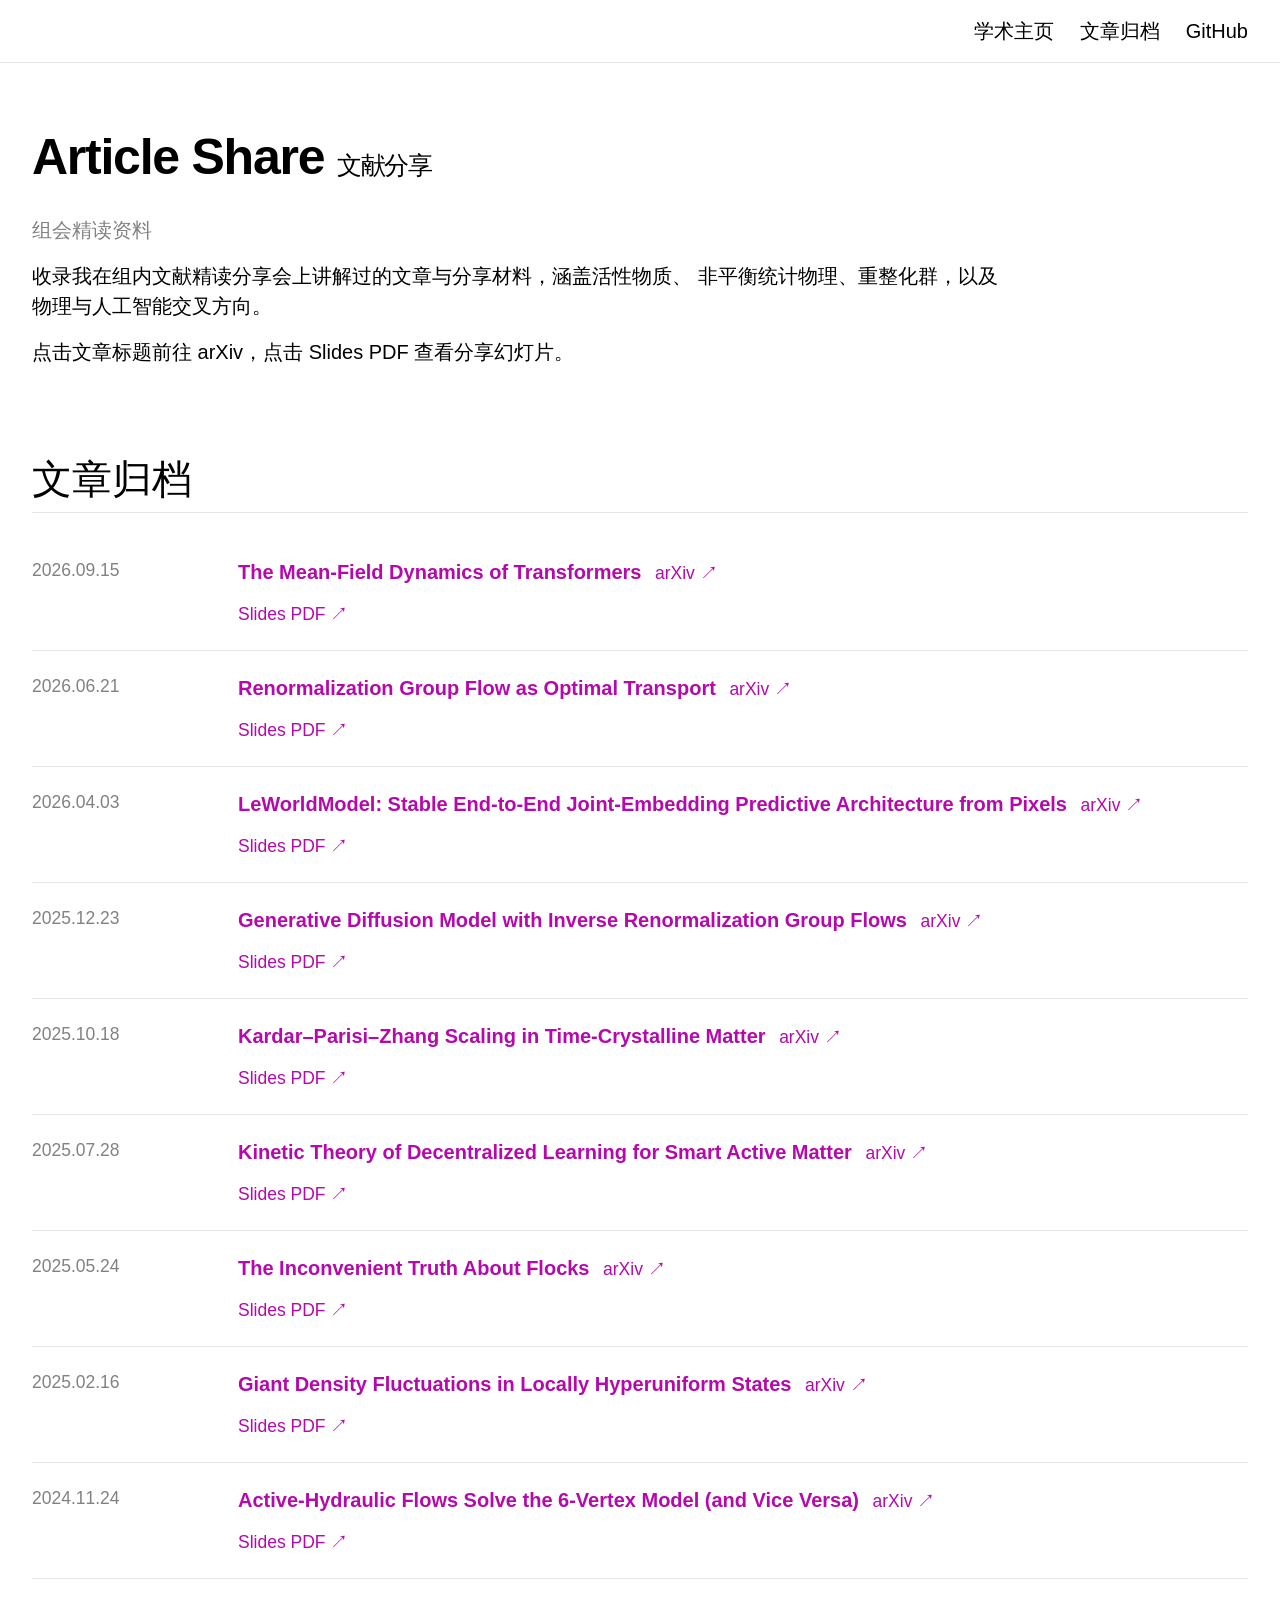
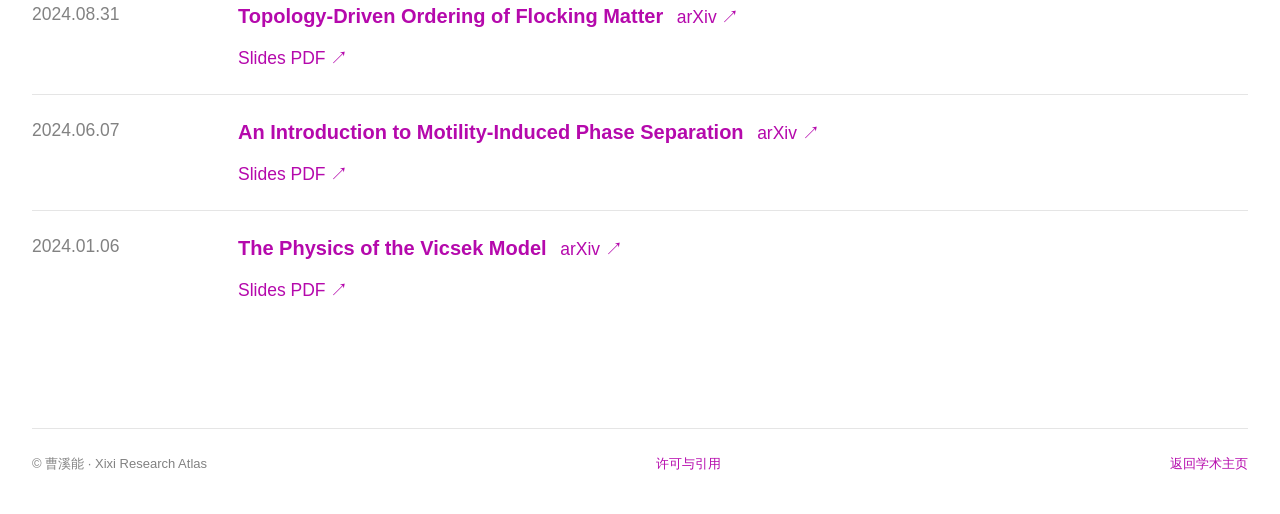
==== commit 6f9a178e: "Add Rigollet transformer mean-field paper and slides" ====
--- a/index.html
+++ b/index.html
@@ -16,6 +16,23 @@
     <meta name="twitter:image" content="https://xixi-cc.github.io/article-share/assets/og.png">
     <link rel="canonical" href="https://xixi-cc.github.io/article-share/">
     <link rel="stylesheet" href="styles.css">
+    <script type="application/ld+json">
+    {
+      "@context": "https://schema.org",
+      "@type": "CollectionPage",
+      "name": "Article Share · Xixi Research Atlas",
+      "description": "曹溪能的组会文献精读归档：原论文链接与分享幻灯片 PDF。",
+      "url": "https://xixi-cc.github.io/article-share/",
+      "inLanguage": ["zh-CN", "en"],
+      "creator": {
+        "@type": "Person",
+        "name": "Xineng Cao",
+        "alternateName": ["Xixi Cao", "曹溪能"],
+        "url": "https://xixi-cc.github.io/"
+      },
+      "isPartOf": {"@type": "WebSite", "name": "Xixi Research Atlas", "url": "https://xixi-cc.github.io/"}
+    }
+    </script>
 </head>
 <body>
     <header class="topbar">
@@ -40,6 +57,15 @@
         <section id="archive" aria-labelledby="archive-title">
             <h2 id="archive-title">文章归档</h2>
             <div class="paper-list">
+            <!-- BEGIN GENERATED PAPERS -->
+                <article class="paper-row">
+                    <div class="paper-meta"><time datetime="2026-09-15">2026.09.15</time></div>
+                    <div class="paper-content">
+                        <h3><a href="https://arxiv.org/abs/2512.01868" target="_blank" rel="noreferrer">The Mean-Field Dynamics of Transformers <span class="link-label">arXiv ↗</span></a></h3>
+                        <a class="slides-link" href="The Mean-Field Dynamics of Transformers/文献分享_20260915_The Mean-Field Dynamics of Transformers.pdf" target="_blank">Slides PDF ↗</a>
+                    </div>
+                </article>
+
                 <article class="paper-row">
                     <div class="paper-meta"><time datetime="2026-06-21">2026.06.21</time></div>
                     <div class="paper-content">
@@ -127,6 +153,7 @@
                         <a class="slides-link" href="The Physics of the Vicsek Model/文献分享_20240106_the physics of vicsek model.pdf" target="_blank">Slides PDF ↗</a>
                     </div>
                 </article>
+<!-- END GENERATED PAPERS -->
             </div>
         </section>
     </main>
@@ -136,5 +163,8 @@
         <a href="rights.html">许可与引用</a>
         <a href="https://xixi-cc.github.io/">返回学术主页</a>
     </footer>
+    <!-- Cloudflare Web Analytics -->
+    <script type="module" src="https://static.cloudflareinsights.com/beacon.min.js" data-cf-beacon='{"token":"73522e5dee9b42b0be84b4847e4dd502"}'></script>
+    <!-- End Cloudflare Web Analytics -->
 </body>
 </html>
